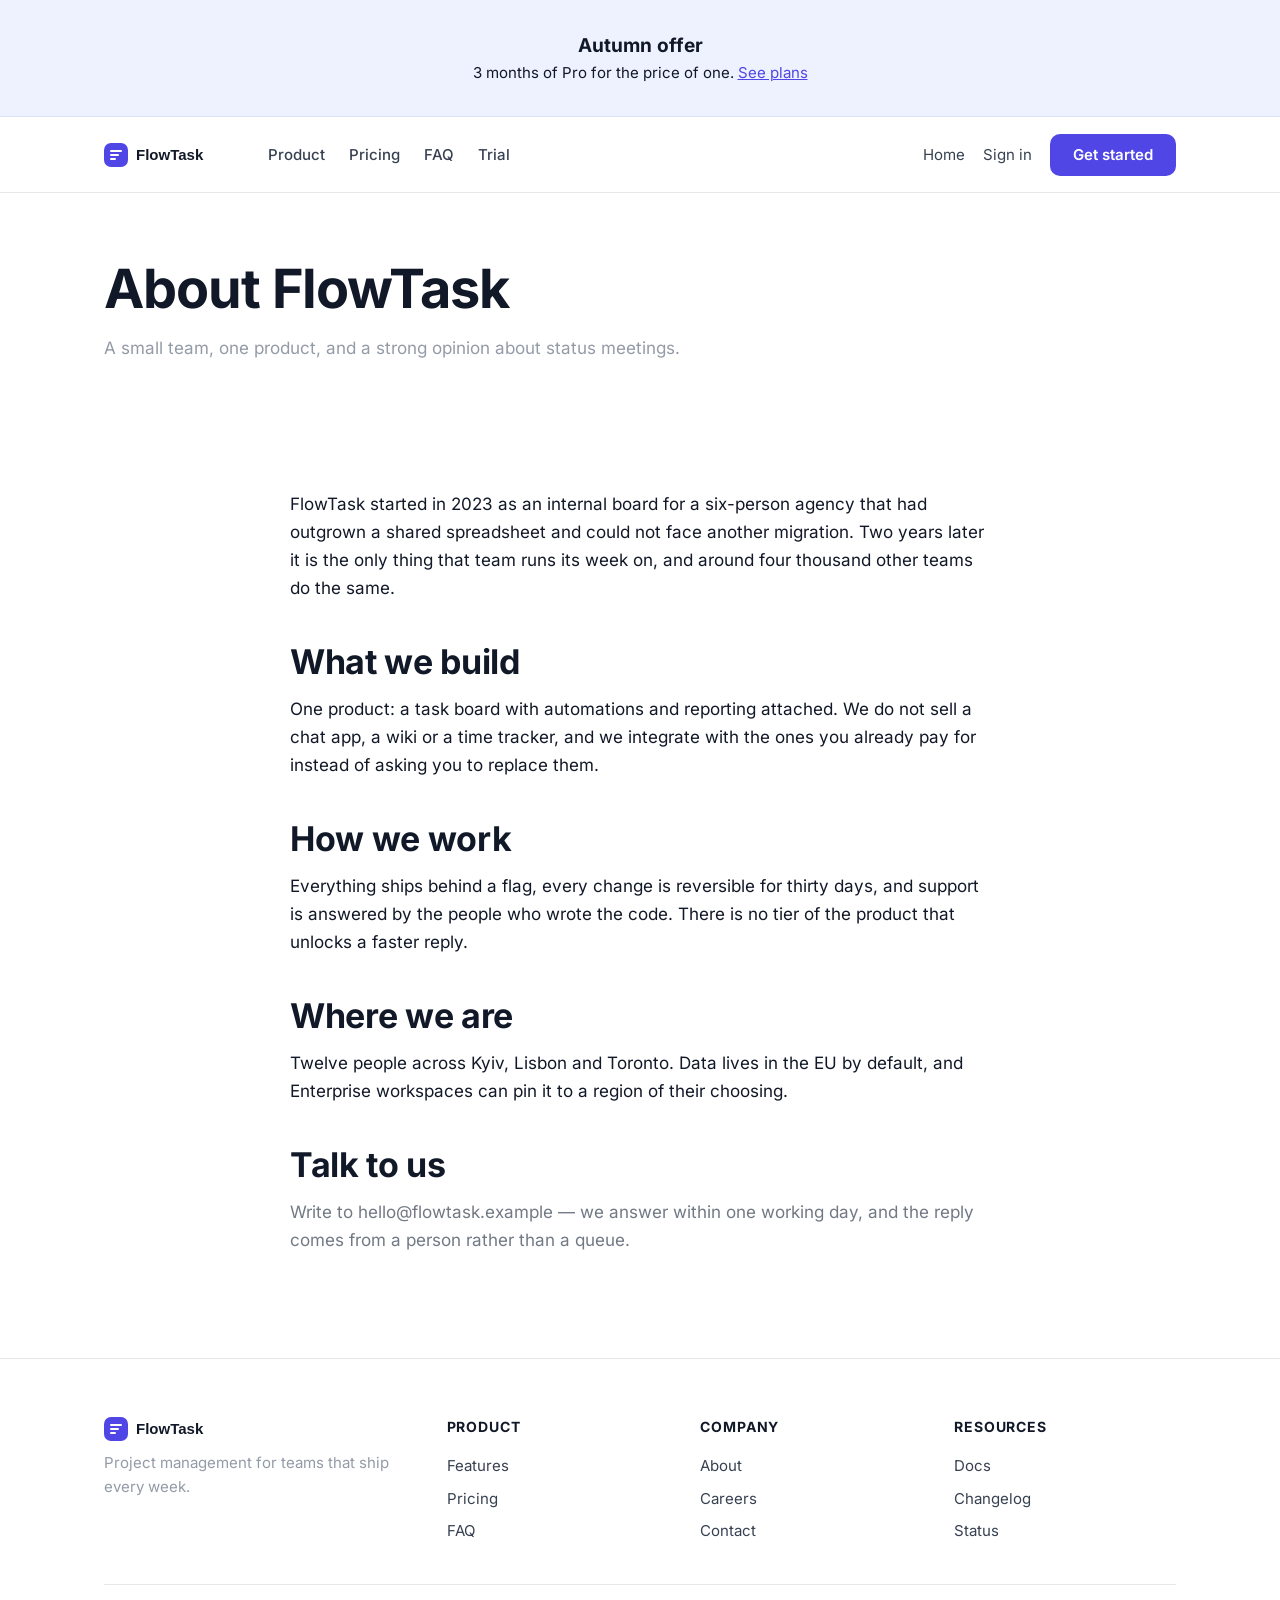
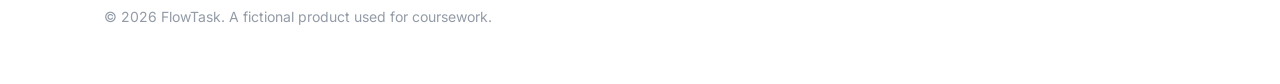
==== about.html @ dbc8b07b "first commit" ====
<!doctype html>
<html>
  <head>
    <meta charset="utf-8" />
    <meta name="viewport" content="width=device-width, initial-scale=1" />
    <title>FlowTask</title>
    <link rel="icon" href="img/logo.svg" type="image/svg+xml" />
    <link rel="stylesheet" href="css/styles.css" />
    <script src="js/main.js"></script>
  </head>
  <body>
    <header class="site-header">
      <div class="site-header__inner">
        <img
          class="logo"
          src="img/logo.svg"
          alt="FlowTask"
          width="132"
          height="28"
        />

        <nav class="nav" role="navigation" aria-label="Main navigation">
          <div class="nav-item">Product</div>
          <div class="nav-item">Pricing</div>
          <div class="nav-item">FAQ</div>
          <div class="nav-item">Trial</div>
        </nav>

        <div class="site-header__actions">
          <a class="link-quiet" href="index.html">Home</a>
          <a class="link-quiet" href="#" aria-label="Sign in">Sign in</a>
          <button
            class="btn btn--primary"
            role="button"
            aria-label="Get started button"
            id="header-cta"
          >
            Get started
          </button>
        </div>
      </div>
    </header>

    <main>
      <section class="page-head">
        <div class="shell">
          <h1>About FlowTask</h1>
          <p class="muted">
            A small team, one product, and a strong opinion about status
            meetings.
          </p>
        </div>
      </section>

      <section class="section">
        <div class="shell prose">
          <p>
            FlowTask started in 2023 as an internal board for a six-person
            agency that had outgrown a shared spreadsheet and could not face
            another migration. Two years later it is the only thing that team
            runs its week on, and around four thousand other teams do the same.
          </p>

          <h2>What we build</h2>
          <p>
            One product: a task board with automations and reporting attached.
            We do not sell a chat app, a wiki or a time tracker, and we
            integrate with the ones you already pay for instead of asking you to
            replace them.
          </p>

          <h2>How we work</h2>
          <p>
            Everything ships behind a flag, every change is reversible for
            thirty days, and support is answered by the people who wrote the
            code. There is no tier of the product that unlocks a faster reply.
          </p>

          <h2>Where we are</h2>
          <p>
            Twelve people across Kyiv, Lisbon and Toronto. Data lives in the EU
            by default, and Enterprise workspaces can pin it to a region of
            their choosing.
          </p>

          <h2>Talk to us</h2>
          <p class="soft">
            Write to hello@flowtask.example — we answer within one working day,
            and the reply comes from a person rather than a queue.
          </p>
        </div>
      </section>
    </main>

    <footer class="site-footer">
      <div class="shell">
        <div class="site-footer__cols">
          <div>
            <img src="img/logo.svg" alt="FlowTask" width="132" height="28" />
            <p class="muted">
              Project management for teams that ship every week.
            </p>
          </div>

          <div>
            <div class="site-footer__title">Product</div>
            <ul>
              <li><a href="index.html#features">Features</a></li>
              <li><a href="index.html#pricing">Pricing</a></li>
              <li><a href="index.html#faq">FAQ</a></li>
            </ul>
          </div>

          <div>
            <div class="site-footer__title">Company</div>
            <ul>
              <li><a href="about.html">About</a></li>
              <li><a href="#">Careers</a></li>
              <li><a href="#">Contact</a></li>
            </ul>
          </div>

          <div>
            <div class="site-footer__title">Resources</div>
            <ul>
              <li><a href="#">Docs</a></li>
              <li><a href="#">Changelog</a></li>
              <li><a href="#">Status</a></li>
            </ul>
          </div>
        </div>

        <p class="legal">
          © 2026 FlowTask. A fictional product used for coursework.
        </p>
      </div>
    </footer>
  </body>
</html>
---- css/styles.css ----
/* FlowTask — landing page styles */

@font-face {
  font-family: "Inter";
  src: url("../fonts/inter-latin.woff2") format("woff2");
  font-weight: 400 700;
  font-style: normal;
}

:root {
  --ink: #111827;
  --ink-muted: #939ba7;
  --ink-soft: #717985;
  --brand: #4f46e5;
  --brand-dark: #4338ca;
  --brand-tint: #eef2ff;
  --surface: #ffffff;
  --surface-alt: #f7f8fb;
  --line: #e5e7eb;
  --radius: 14px;
  --shell: 1120px;
  --step: 24px;
}

*,
*::before,
*::after {
  box-sizing: border-box;
}

body {
  margin: 0;
  font-family: "Inter", "Segoe UI", Arial, sans-serif;
  font-size: 17px;
  line-height: 1.65;
  color: var(--ink);
  background: var(--surface);
}

:focus {
  outline: none;
}

img {
  max-width: 100%;
  height: auto;
}

h1,
h2,
h3,
h4 {
  line-height: 1.2;
  margin: 0 0 12px;
}

h1 {
  font-size: 54px;
  letter-spacing: -0.02em;
}

h2 {
  font-size: 34px;
  letter-spacing: -0.01em;
}

h3 {
  font-size: 20px;
}

h4 {
  font-size: 30px;
  letter-spacing: -0.01em;
}

p {
  margin: 0 0 16px;
}

a {
  color: var(--brand);
}

.shell {
  max-width: var(--shell);
  margin: 0 auto;
  padding: 0 var(--step);
}

.muted {
  color: var(--ink-muted);
}

.soft {
  color: var(--ink-soft);
}

.section {
  padding: 88px 0;
}

.section--alt {
  background: var(--surface-alt);
}

.section__head {
  max-width: 640px;
  margin-bottom: 40px;
}

/* Header */

.site-header {
  position: sticky;
  top: 0;
  z-index: 40;
  height: 76px;
  background: rgba(255, 255, 255, 0.94);
  backdrop-filter: blur(8px);
  border-bottom: 1px solid var(--line);
}

.site-header__inner {
  max-width: var(--shell);
  height: 76px;
  margin: 0 auto;
  padding: 0 var(--step);
  display: flex;
  align-items: center;
  gap: 32px;
}

.nav {
  display: flex;
  gap: 24px;
  margin-right: auto;
}

.nav-item {
  font-size: 15px;
  font-weight: 500;
  color: #374151;
  cursor: pointer;
}

.nav-item:hover {
  color: var(--brand);
}

.site-header__actions {
  display: flex;
  align-items: center;
  gap: 18px;
}

.link-quiet {
  font-size: 15px;
  color: #374151;
  text-decoration: none;
}

.link-quiet:hover {
  color: var(--brand);
}

/* Buttons — .btn is the real element, .button is the styled box */

.btn,
.button {
  display: inline-block;
  padding: 11px 22px;
  border: 1px solid transparent;
  border-radius: 10px;
  font: inherit;
  font-size: 15px;
  font-weight: 600;
  line-height: 1.2;
  text-align: center;
  text-decoration: none;
  cursor: pointer;
}

.btn--primary,
.button--primary {
  background: var(--brand);
  color: #ffffff;
}

.btn--primary:hover,
.button--primary:hover {
  background: var(--brand-dark);
}

.button--invert {
  background: #ffffff;
  color: var(--brand);
}

.button--invert:hover {
  background: #eef0ff;
}

.btn--ghost {
  background: transparent;
  border-color: var(--line);
  color: var(--ink);
}

.button--lg {
  padding: 15px 30px;
  font-size: 17px;
}

/* Promo banner */

.promo {
  background: var(--brand-tint);
  border-bottom: 1px solid #dfe3f8;
  padding: 30px var(--step);
  text-align: center;
  font-size: 15px;
}

.promo strong {
  display: block;
  font-size: 19px;
}

/* Hero */

.hero {
  padding: 72px 0 64px;
}

.hero__grid {
  display: grid;
  grid-template-columns: 1.05fr 1fr;
  gap: 56px;
  align-items: center;
}

.hero__lead {
  font-size: 20px;
  max-width: 34ch;
}

.hero__note {
  font-size: 14px;
  margin-top: 16px;
}

.hero__image {
  width: 100%;
  border-radius: var(--radius);
  box-shadow: 0 24px 60px rgba(17, 24, 39, 0.16);
}

/* Cards */

.grid-3 {
  display: grid;
  grid-template-columns: repeat(3, 1fr);
  gap: 24px;
}

.card {
  background: var(--surface);
  border: 1px solid var(--line);
  border-radius: var(--radius);
  padding: 28px;
}

.card__icon {
  margin-bottom: 14px;
}

.card__link {
  font-size: 15px;
  font-weight: 600;
  text-decoration: none;
}

/* Steps */

.step__num {
  display: inline-flex;
  align-items: center;
  justify-content: center;
  width: 34px;
  height: 34px;
  margin-bottom: 14px;
  border-radius: 50%;
  background: var(--brand-tint);
  color: var(--brand);
  font-weight: 700;
}

/* Pricing */

.plan {
  display: flex;
  flex-direction: column;
  background: var(--surface);
  border: 1px solid var(--line);
  border-radius: var(--radius);
  padding: 30px;
}

.plan--featured {
  border-color: var(--brand);
  box-shadow: 0 18px 44px rgba(79, 70, 229, 0.16);
}

.plan__price {
  font-size: 40px;
  font-weight: 700;
  letter-spacing: -0.02em;
}

.plan__period {
  font-size: 15px;
  font-weight: 400;
  color: var(--ink-muted);
}

.plan__list {
  list-style: none;
  margin: 20px 0 26px;
  padding: 0;
  font-size: 15px;
}

.plan__list li {
  padding: 7px 0;
  border-bottom: 1px solid var(--line);
}

.plan__cta {
  margin-top: auto;
}

/* Testimonials */

.quote {
  background: var(--surface);
  border: 1px solid var(--line);
  border-radius: var(--radius);
  padding: 26px;
}

.quote__person {
  display: flex;
  align-items: center;
  gap: 12px;
  margin-top: 18px;
}

.quote__avatar {
  width: 44px;
  height: 44px;
  border-radius: 50%;
  object-fit: cover;
}

.quote__name {
  font-size: 15px;
  font-weight: 600;
}

.quote__role {
  font-size: 14px;
  color: var(--ink-muted);
}

/* FAQ */

.faq {
  max-width: 760px;
}

.faq__item {
  border-bottom: 1px solid var(--line);
}

.faq__q {
  width: 100%;
  padding: 20px 0;
  background: none;
  border: 0;
  font: inherit;
  font-weight: 600;
  text-align: left;
  cursor: pointer;
}

.faq__a {
  display: none;
  padding-bottom: 20px;
  color: #374151;
}

.faq__item.is-open .faq__a {
  display: block;
}

/* Trial form */

.trial {
  background: var(--brand);
  border-radius: 20px;
  padding: 56px;
  color: #ffffff;
  text-align: center;
}

.trial h2 {
  color: #ffffff;
}

.trial__lead {
  color: #dcd9fb;
  max-width: 46ch;
  margin: 0 auto 28px;
}

.trial__form {
  display: flex;
  flex-wrap: wrap;
  justify-content: center;
  gap: 12px;
}

.trial__input {
  flex: 1 1 210px;
  max-width: 260px;
  padding: 13px 16px;
  border: 0;
  border-radius: 10px;
  font: inherit;
  font-size: 15px;
}

/* Footer */

.site-footer {
  padding: 56px 0 40px;
  border-top: 1px solid var(--line);
  font-size: 15px;
}

.site-footer__cols {
  display: grid;
  grid-template-columns: 1.4fr 1fr 1fr 1fr;
  gap: 32px;
}

.site-footer__title {
  font-size: 14px;
  font-weight: 700;
  text-transform: uppercase;
  letter-spacing: 0.06em;
  margin-bottom: 12px;
}

.site-footer ul {
  list-style: none;
  margin: 0;
  padding: 0;
}

.site-footer li {
  padding: 4px 0;
}

.site-footer a {
  color: #374151;
  text-decoration: none;
}

.site-footer a:hover {
  color: var(--brand);
}

.social {
  display: flex;
  gap: 4px;
  margin-top: 18px;
}

.social a {
  display: inline-flex;
  width: 18px;
  height: 18px;
}

.legal {
  margin-top: 36px;
  padding-top: 20px;
  border-top: 1px solid var(--line);
  color: var(--ink-muted);
  font-size: 14px;
}

/* About page */

.page-head {
  padding: 64px 0 24px;
}

.prose {
  max-width: 68ch;
}

.prose h2 {
  margin-top: 40px;
}

/* Shared UI kit — carried over from the FlowTask app shell */

.dashboard {
  display: grid;
  grid-template-columns: 240px 1fr;
  min-height: 100vh;
  background: var(--surface-alt);
}

.dashboard__sidebar {
  padding: 24px 18px;
  background: #0f172a;
  color: #cbd5f5;
}

.dashboard__nav-link {
  display: block;
  padding: 9px 12px;
  border-radius: 8px;
  color: #cbd5f5;
  text-decoration: none;
}

.dashboard__nav-link.is-active {
  background: rgba(79, 70, 229, 0.24);
  color: #ffffff;
}

.dashboard__topbar {
  display: flex;
  align-items: center;
  justify-content: space-between;
  height: 64px;
  padding: 0 24px;
  background: var(--surface);
  border-bottom: 1px solid var(--line);
}

.board {
  display: flex;
  gap: 16px;
  padding: 24px;
  overflow-x: auto;
}

.board__column {
  flex: 0 0 280px;
  background: var(--surface);
  border: 1px solid var(--line);
  border-radius: 12px;
  padding: 14px;
}

.board__card {
  background: var(--surface);
  border: 1px solid var(--line);
  border-radius: 10px;
  padding: 12px;
  margin-bottom: 10px;
  box-shadow: 0 1px 2px rgba(17, 24, 39, 0.06);
}

.board__card--urgent {
  border-left: 3px solid #ef4444;
}

.tag {
  display: inline-block;
  padding: 2px 9px;
  border-radius: 999px;
  background: var(--brand-tint);
  color: var(--brand-dark);
  font-size: 12px;
  font-weight: 600;
}

.tag--done {
  background: #dcfce7;
  color: #166534;
}

.tag--blocked {
  background: #fee2e2;
  color: #991b1b;
}

.avatar-stack {
  display: flex;
}

.avatar-stack img {
  width: 28px;
  height: 28px;
  border-radius: 50%;
  border: 2px solid var(--surface);
  margin-left: -8px;
}

.modal {
  position: fixed;
  inset: 0;
  display: grid;
  place-items: center;
  background: rgba(15, 23, 42, 0.5);
}

.modal__panel {
  width: min(560px, 92vw);
  background: var(--surface);
  border-radius: 16px;
  padding: 28px;
}

.toast {
  position: fixed;
  right: 24px;
  bottom: 24px;
  padding: 14px 18px;
  border-radius: 12px;
  background: #0f172a;
  color: #ffffff;
  box-shadow: 0 12px 30px rgba(15, 23, 42, 0.32);
}

.table {
  width: 100%;
  border-collapse: collapse;
  font-size: 15px;
}

.table th,
.table td {
  padding: 10px 12px;
  border-bottom: 1px solid var(--line);
  text-align: left;
}

.table thead th {
  background: var(--surface-alt);
  font-size: 13px;
  text-transform: uppercase;
  letter-spacing: 0.05em;
}

/* Responsive */

@media (max-width: 900px) {
  .hero__grid,
  .grid-3,
  .site-footer__cols {
    grid-template-columns: 1fr;
  }

  h1 {
    font-size: 40px;
  }

  h4 {
    font-size: 26px;
  }

  .nav {
    display: none;
  }

  .trial {
    padding: 36px 22px;
  }
}
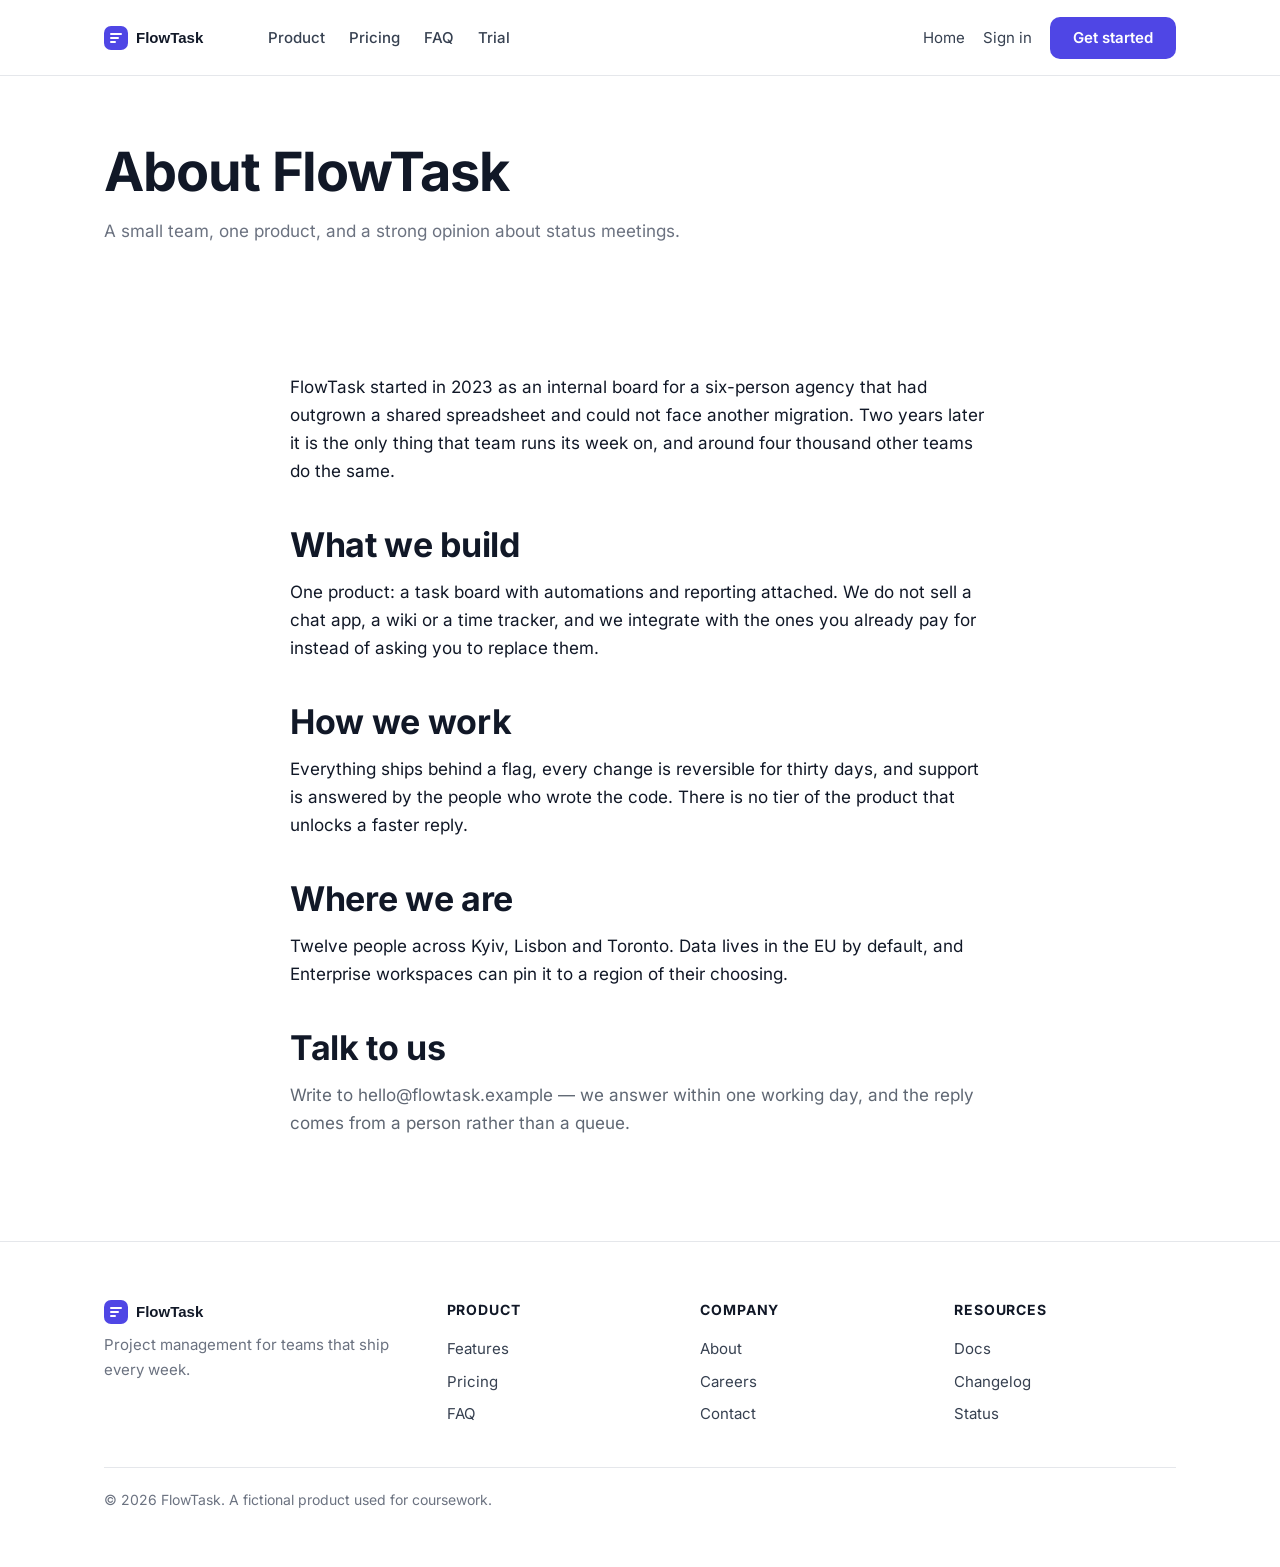
==== commit 71977220: "Fix audit fixes for accessibility, technical SEO and performance" ====
--- a/about.html
+++ b/about.html
@@ -1,12 +1,50 @@
 <!doctype html>
-<html>
+<html lang="en">
   <head>
     <meta charset="utf-8" />
     <meta name="viewport" content="width=device-width, initial-scale=1" />
-    <title>FlowTask</title>
+    <title>About FlowTask — a small team building one product</title>
+    <meta
+      name="description"
+      content="FlowTask started in 2023 as an internal board for a six-person agency. Learn what we build, how we work and where our team is based."
+    />
+    <link
+      rel="canonical"
+      href="https://flowtask-audit-maria-honta.vercel.app/about.html"
+    />
+    <meta
+      property="og:title"
+      content="About FlowTask — a small team building one product"
+    />
+    <meta
+      property="og:description"
+      content="What we build, how we work and where our team is based."
+    />
+    <meta property="og:type" content="website" />
+    <meta
+      property="og:url"
+      content="https://flowtask-audit-maria-honta.vercel.app/about.html"
+    />
+    <meta
+      property="og:image"
+      content="https://flowtask-audit-maria-honta.vercel.app/img/og.jpg"
+    />
+    <meta property="og:image:width" content="1200" />
+    <meta property="og:image:height" content="630" />
+    <meta
+      property="og:image:alt"
+      content="FlowTask board with task cards in four columns"
+    />
+    <meta property="og:site_name" content="FlowTask" />
     <link rel="icon" href="img/logo.svg" type="image/svg+xml" />
+    <link
+      rel="preload"
+      href="fonts/inter-latin.woff2"
+      as="font"
+      type="font/woff2"
+      crossorigin
+    />
     <link rel="stylesheet" href="css/styles.css" />
-    <script src="js/main.js"></script>
   </head>
   <body>
     <header class="site-header">
@@ -19,24 +57,19 @@
           height="28"
         />
 
-        <nav class="nav" role="navigation" aria-label="Main navigation">
-          <div class="nav-item">Product</div>
-          <div class="nav-item">Pricing</div>
-          <div class="nav-item">FAQ</div>
-          <div class="nav-item">Trial</div>
+        <nav class="nav" aria-label="Main navigation">
+          <a href="index.html#features">Product</a>
+          <a href="index.html#pricing">Pricing</a>
+          <a href="index.html#faq">FAQ</a>
+          <a href="index.html#trial">Trial</a>
         </nav>
 
         <div class="site-header__actions">
           <a class="link-quiet" href="index.html">Home</a>
-          <a class="link-quiet" href="#" aria-label="Sign in">Sign in</a>
-          <button
-            class="btn btn--primary"
-            role="button"
-            aria-label="Get started button"
-            id="header-cta"
+          <a class="link-quiet" href="#">Sign in</a>
+          <a class="btn btn--primary" href="index.html#trial" id="header-cta"
+            >Get started</a
           >
-            Get started
-          </button>
         </div>
       </div>
     </header>
@@ -135,5 +168,6 @@
         </p>
       </div>
     </footer>
+    <script src="js/main.js" defer></script>
   </body>
 </html>
--- a/css/styles.css
+++ b/css/styles.css
@@ -1,16 +1,15 @@
-/* FlowTask — landing page styles */
-
 @font-face {
   font-family: "Inter";
   src: url("../fonts/inter-latin.woff2") format("woff2");
   font-weight: 400 700;
   font-style: normal;
+  font-display: swap;
 }
 
 :root {
   --ink: #111827;
-  --ink-muted: #939ba7;
-  --ink-soft: #717985;
+  --ink-muted: #6b7280;
+  --ink-soft: #5f6773;
   --brand: #4f46e5;
   --brand-dark: #4338ca;
   --brand-tint: #eef2ff;
@@ -37,8 +36,36 @@
   background: var(--surface);
 }
 
-:focus {
-  outline: none;
+html {
+  scroll-behavior: smooth;
+  scroll-padding-top: 96px;
+}
+
+@media (prefers-reduced-motion: reduce) {
+  html {
+    scroll-behavior: auto;
+  }
+}
+
+:focus-visible {
+  outline: 3px solid var(--brand);
+  outline-offset: 3px;
+}
+
+.trial :focus-visible {
+  outline-color: #ffffff;
+}
+
+.sr-only {
+  position: absolute;
+  width: 1px;
+  height: 1px;
+  margin: -1px;
+  padding: 0;
+  overflow: hidden;
+  clip: rect(0, 0, 0, 0);
+  white-space: nowrap;
+  border: 0;
 }
 
 img {
@@ -48,8 +75,7 @@
 
 h1,
 h2,
-h3,
-h4 {
+h3 {
   line-height: 1.2;
   margin: 0 0 12px;
 }
@@ -68,7 +94,7 @@
   font-size: 20px;
 }
 
-h4 {
+.section__head h2.section__title--sm {
   font-size: 30px;
   letter-spacing: -0.01em;
 }
@@ -107,8 +133,6 @@
   max-width: 640px;
   margin-bottom: 40px;
 }
-
-/* Header */
 
 .site-header {
   position: sticky;
@@ -136,14 +160,14 @@
   margin-right: auto;
 }
 
-.nav-item {
+.nav a {
   font-size: 15px;
   font-weight: 500;
   color: #374151;
-  cursor: pointer;
-}
-
-.nav-item:hover {
+  text-decoration: none;
+}
+
+.nav a:hover {
   color: var(--brand);
 }
 
@@ -162,8 +186,6 @@
 .link-quiet:hover {
   color: var(--brand);
 }
-
-/* Buttons — .btn is the real element, .button is the styled box */
 
 .btn,
 .button {
@@ -200,18 +222,10 @@
   background: #eef0ff;
 }
 
-.btn--ghost {
-  background: transparent;
-  border-color: var(--line);
-  color: var(--ink);
-}
-
 .button--lg {
   padding: 15px 30px;
   font-size: 17px;
 }
-
-/* Promo banner */
 
 .promo {
   background: var(--brand-tint);
@@ -226,8 +240,6 @@
   font-size: 19px;
 }
 
-/* Hero */
-
 .hero {
   padding: 72px 0 64px;
 }
@@ -255,8 +267,6 @@
   box-shadow: 0 24px 60px rgba(17, 24, 39, 0.16);
 }
 
-/* Cards */
-
 .grid-3 {
   display: grid;
   grid-template-columns: repeat(3, 1fr);
@@ -279,8 +289,6 @@
   font-weight: 600;
   text-decoration: none;
 }
-
-/* Steps */
 
 .step__num {
   display: inline-flex;
@@ -295,8 +303,6 @@
   font-weight: 700;
 }
 
-/* Pricing */
-
 .plan {
   display: flex;
   flex-direction: column;
@@ -339,8 +345,6 @@
   margin-top: auto;
 }
 
-/* Testimonials */
-
 .quote {
   background: var(--surface);
   border: 1px solid var(--line);
@@ -371,8 +375,6 @@
   font-size: 14px;
   color: var(--ink-muted);
 }
-
-/* FAQ */
 
 .faq {
   max-width: 760px;
@@ -403,8 +405,6 @@
   display: block;
 }
 
-/* Trial form */
-
 .trial {
   background: var(--brand);
   border-radius: 20px;
@@ -428,6 +428,10 @@
   flex-wrap: wrap;
   justify-content: center;
   gap: 12px;
+}
+
+.trial__form[hidden] {
+  display: none;
 }
 
 .trial__input {
@@ -440,7 +444,37 @@
   font-size: 15px;
 }
 
-/* Footer */
+.trial__input[aria-invalid="true"] {
+  box-shadow: 0 0 0 3px #fca5a5;
+}
+
+.trial__error {
+  flex-basis: 100%;
+  margin: 0;
+  font-size: 15px;
+  font-weight: 600;
+}
+
+.trial__error:empty,
+.trial__status:empty {
+  position: absolute;
+  width: 1px;
+  height: 1px;
+  margin: -1px;
+  padding: 0;
+  overflow: hidden;
+  clip: rect(0, 0, 0, 0);
+  white-space: nowrap;
+  border: 0;
+}
+
+.trial__status {
+  margin: 0;
+}
+
+.trial__status:focus {
+  outline: none;
+}
 
 .site-footer {
   padding: 56px 0 40px;
@@ -489,8 +523,10 @@
 
 .social a {
   display: inline-flex;
-  width: 18px;
-  height: 18px;
+  align-items: center;
+  justify-content: center;
+  width: 24px;
+  height: 24px;
 }
 
 .legal {
@@ -501,8 +537,6 @@
   font-size: 14px;
 }
 
-/* About page */
-
 .page-head {
   padding: 64px 0 24px;
 }
@@ -514,152 +548,6 @@
 .prose h2 {
   margin-top: 40px;
 }
-
-/* Shared UI kit — carried over from the FlowTask app shell */
-
-.dashboard {
-  display: grid;
-  grid-template-columns: 240px 1fr;
-  min-height: 100vh;
-  background: var(--surface-alt);
-}
-
-.dashboard__sidebar {
-  padding: 24px 18px;
-  background: #0f172a;
-  color: #cbd5f5;
-}
-
-.dashboard__nav-link {
-  display: block;
-  padding: 9px 12px;
-  border-radius: 8px;
-  color: #cbd5f5;
-  text-decoration: none;
-}
-
-.dashboard__nav-link.is-active {
-  background: rgba(79, 70, 229, 0.24);
-  color: #ffffff;
-}
-
-.dashboard__topbar {
-  display: flex;
-  align-items: center;
-  justify-content: space-between;
-  height: 64px;
-  padding: 0 24px;
-  background: var(--surface);
-  border-bottom: 1px solid var(--line);
-}
-
-.board {
-  display: flex;
-  gap: 16px;
-  padding: 24px;
-  overflow-x: auto;
-}
-
-.board__column {
-  flex: 0 0 280px;
-  background: var(--surface);
-  border: 1px solid var(--line);
-  border-radius: 12px;
-  padding: 14px;
-}
-
-.board__card {
-  background: var(--surface);
-  border: 1px solid var(--line);
-  border-radius: 10px;
-  padding: 12px;
-  margin-bottom: 10px;
-  box-shadow: 0 1px 2px rgba(17, 24, 39, 0.06);
-}
-
-.board__card--urgent {
-  border-left: 3px solid #ef4444;
-}
-
-.tag {
-  display: inline-block;
-  padding: 2px 9px;
-  border-radius: 999px;
-  background: var(--brand-tint);
-  color: var(--brand-dark);
-  font-size: 12px;
-  font-weight: 600;
-}
-
-.tag--done {
-  background: #dcfce7;
-  color: #166534;
-}
-
-.tag--blocked {
-  background: #fee2e2;
-  color: #991b1b;
-}
-
-.avatar-stack {
-  display: flex;
-}
-
-.avatar-stack img {
-  width: 28px;
-  height: 28px;
-  border-radius: 50%;
-  border: 2px solid var(--surface);
-  margin-left: -8px;
-}
-
-.modal {
-  position: fixed;
-  inset: 0;
-  display: grid;
-  place-items: center;
-  background: rgba(15, 23, 42, 0.5);
-}
-
-.modal__panel {
-  width: min(560px, 92vw);
-  background: var(--surface);
-  border-radius: 16px;
-  padding: 28px;
-}
-
-.toast {
-  position: fixed;
-  right: 24px;
-  bottom: 24px;
-  padding: 14px 18px;
-  border-radius: 12px;
-  background: #0f172a;
-  color: #ffffff;
-  box-shadow: 0 12px 30px rgba(15, 23, 42, 0.32);
-}
-
-.table {
-  width: 100%;
-  border-collapse: collapse;
-  font-size: 15px;
-}
-
-.table th,
-.table td {
-  padding: 10px 12px;
-  border-bottom: 1px solid var(--line);
-  text-align: left;
-}
-
-.table thead th {
-  background: var(--surface-alt);
-  font-size: 13px;
-  text-transform: uppercase;
-  letter-spacing: 0.05em;
-}
-
-/* Responsive */
 
 @media (max-width: 900px) {
   .hero__grid,
@@ -672,15 +560,36 @@
     font-size: 40px;
   }
 
-  h4 {
+  .section__head h2.section__title--sm {
     font-size: 26px;
   }
 
+  .site-header {
+    position: static;
+    height: auto;
+  }
+
+  .site-header__inner {
+    height: auto;
+    flex-wrap: wrap;
+    gap: 8px 20px;
+    padding-top: 12px;
+    padding-bottom: 12px;
+  }
+
   .nav {
-    display: none;
+    order: 3;
+    width: 100%;
+    margin-right: 0;
+    gap: 20px;
+    overflow-x: auto;
+  }
+
+  html {
+    scroll-padding-top: 16px;
   }
 
   .trial {
     padding: 36px 22px;
   }
-}
+}
